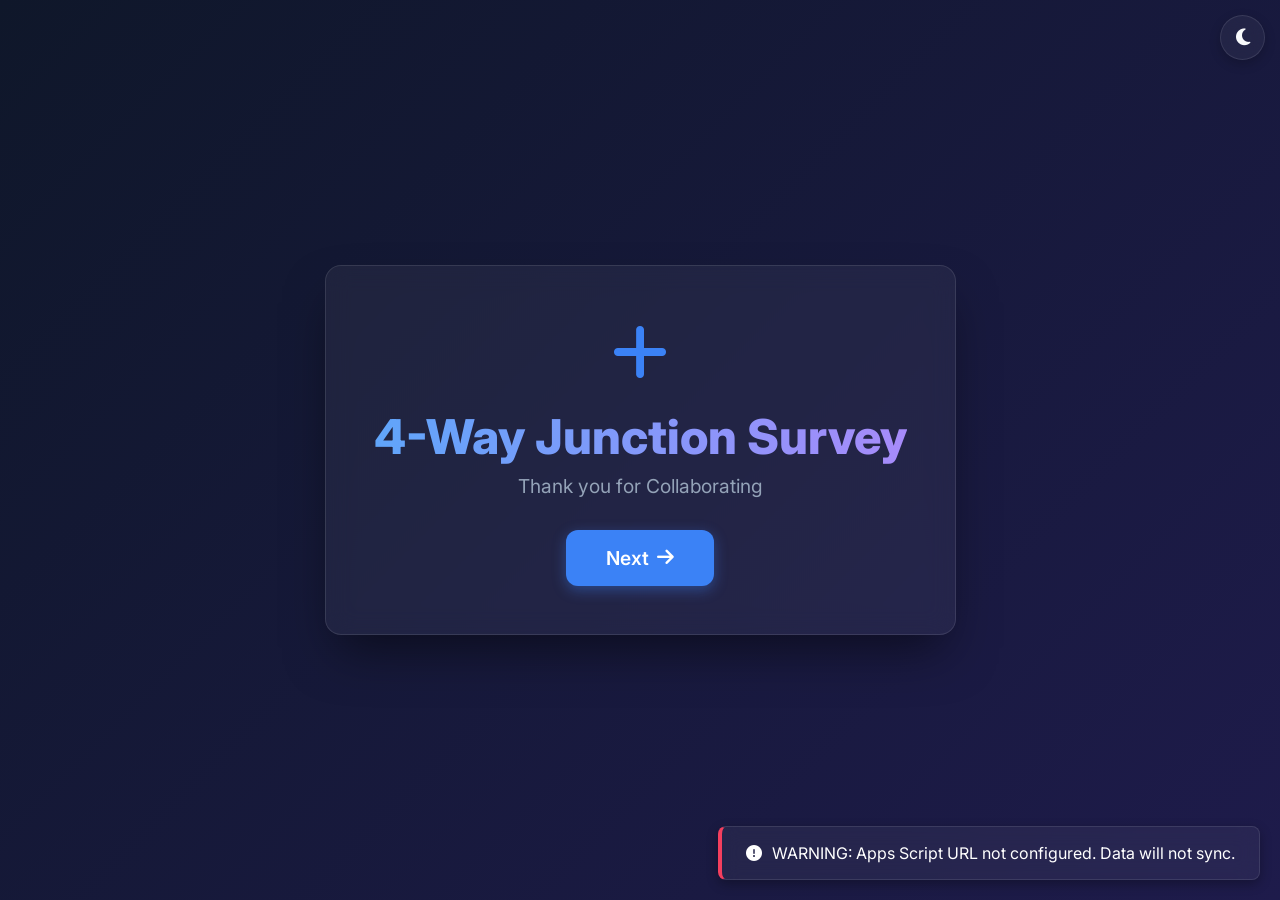
==== 4-way-junction/index.html @ 3928985f "Add 4-way-junction module (Left/Straight/Right turning-movement counts) - New 4-way-junction/ module" ====
<!DOCTYPE html>
<html lang="en">
<head>
    <meta charset="UTF-8">
    <meta name="viewport" content="width=device-width, initial-scale=1.0, maximum-scale=1.0, user-scalable=no">
    <title>4-Way Junction Traffic Survey</title>
    <link href="https://fonts.googleapis.com/css2?family=Inter:wght@400;500;600;700;800&display=swap" rel="stylesheet">
    <link rel="stylesheet" href="style.css">
    <link rel="manifest" href="manifest.json">
    <meta name="theme-color" content="#3b82f6">
    <meta name="apple-mobile-web-app-capable" content="yes">
    <meta name="apple-mobile-web-app-status-bar-style" content="black-translucent">
    <!-- Font Awesome for icons -->
    <link rel="stylesheet" href="https://cdnjs.cloudflare.com/ajax/libs/font-awesome/6.4.0/css/all.min.css">
    <script>
        if(window.location.search.includes('skipSetup=true')) {
            document.write('<style>#welcome-screen, #setup-screen, #screen-welcome, #screen-setup { display: none !important; visibility: hidden !important; }</style>');
        }
    </script>
</head>
<body>



    <!-- Theme Toggle -->
    <button id="theme-toggle" class="theme-btn" title="Toggle Theme">
        <i class="fa-solid fa-moon"></i>
    </button>

    <!-- Main App Container -->
    <div id="app-container">

        <!-- Welcome Screen -->
        <section id="welcome-screen" class="screen active">
            <div class="glass-card welcome-card">
                <div class="icon-pulse">
                    <i class="fa-solid fa-plus"></i>
                </div>
                <h1>4-Way Junction Survey</h1>
                <p>Thank you for Collaborating</p>
                <button id="btn-next" class="primary-btn pulse-on-hover">
                    Next <i class="fa-solid fa-arrow-right"></i>
                </button>
            </div>
        </section>

        <!-- Setup Screen -->
        <section id="setup-screen" class="screen hidden">
            <div class="glass-card setup-card">
                <h2>Survey Setup</h2>
                <form id="setup-form">
                    <div class="form-group">
                        <label for="surveyor-name">Surveyor Name</label>
                        <input type="text" id="surveyor-name" required placeholder="Enter your name">
                    </div>

                    <div class="form-group">
                        <label for="location-input">Location</label>
                        <div class="input-with-button">
                            <input type="text" id="location-input" required placeholder="Coordinates or Name" readonly>
                            <button type="button" id="btn-share-location" class="secondary-btn" title="Share Location">
                                <i class="fa-solid fa-location-crosshairs"></i> Share Location
                            </button>
                        </div>
                        <small id="location-status" class="status-text"></small>
                    </div>

                    <div class="form-group">
                        <label for="location-number">Location Number</label>
                        <select id="location-number" required>
                            <option value="" disabled selected>Select number (1-40)</option>
                            <!-- Options 1-40 generated by JS -->
                        </select>
                    </div>


                    <!-- Data Privacy & Local Backup Disclosure -->
                    <div class="data-privacy-card" style="margin-top: 1.5rem; padding: 1rem; background: rgba(255, 255, 255, 0.05); border: 1px solid var(--glass-border); border-radius: 0.5rem; text-align: left;">
                        <h4 style="color: var(--text-primary); font-size: 0.9rem; margin-bottom: 0.4rem; display: flex; align-items: center; gap: 0.5rem;">
                            <i class="fa-solid fa-shield-halved" style="color: #10b981;"></i> Data Privacy & Local Backup Notice
                        </h4>
                        <p style="font-size: 0.8rem; color: var(--text-secondary); line-height: 1.4; margin-bottom: 0.75rem;">
                            All survey events recorded on this device are automatically backed up to internal memory (<code style="background: rgba(0,0,0,0.3); padding: 0.1rem 0.3rem; border-radius: 3px;">traffic_survey_secret_backup</code>). Data is retained locally even if offline or server sync is delayed.
                        </p>
                        <button type="button" class="secondary-btn btn-export-backup" onclick="exportLocalBackup()" style="width: 100%; display: flex; align-items: center; justify-content: center; gap: 0.5rem; font-size: 0.85rem; padding: 0.5rem; border-color: #10b981; color: #10b981;">
                            <i class="fa-solid fa-file-arrow-down"></i> Export Local Backup (.json)
                        </button>
                    </div>

                    <button type="submit" id="btn-start" class="primary-btn">
                        Start Survey <i class="fa-solid fa-play"></i>
                    </button>
                </form>
            </div>
        </section>

        <!-- Survey Screen -->
        <section id="survey-screen" class="screen hidden">
            <div class="survey-header">
                <div class="survey-info">
                    <a href="../index.html" class="home-btn" style="text-decoration: none; color: white; background: rgba(255,255,255,0.1); padding: 0.2rem 0.8rem; border-radius: 0.5rem; display: flex; align-items: center; gap: 0.5rem;"><i class="fa-solid fa-arrow-left" style="color: white; margin: 0;"></i> Home</a>
                    <span id="info-name"><i class="fa-solid fa-user"></i> <span></span></span>
                    <span id="info-loc"><i class="fa-solid fa-location-dot"></i> Loc: <span></span></span>
                    <span id="info-admin-name"><i class="fa-solid fa-user-tie"></i> Admin Name: <span></span></span>
                    <span id="info-num"><i class="fa-solid fa-hashtag"></i> Admin: <span></span></span>
                </div>

                    <button class="undo-btn" id="undo-btn" onclick="undoLastAction()"><i class="fa-solid fa-rotate-left"></i> Undo</button>
                    <div class="counter-badge" id="session-counter"><i class="fa-solid fa-hashtag"></i> <span id="counter-val">0</span></div>

                <div id="sync-status" class="sync-status online">
                    <i class="fa-solid fa-wifi"></i> Online
                </div>
            </div>

            <div class="survey-container">
                <!-- LEFT Section -->
                <div class="direction-panel left-panel">
                    <div class="panel-header">
                        <h2>Left <i class="fa-solid fa-arrow-turn-up fa-rotate-270"></i></h2>
                    </div>
                    <div class="vehicles-grid large-icons">
                        <button class="vehicle-btn" data-type="Bike" data-dir="Left">
                            <i class="fa-solid fa-motorcycle"></i>
                            <span>Bike</span>
                        </button>
                        <button class="vehicle-btn" data-type="Tuk Tuk" data-dir="Left">
                            <i class="fa-solid fa-taxi"></i>
                            <span>Tuk Tuk</span>
                        </button>
                        <button class="vehicle-btn" data-type="Car" data-dir="Left">
                            <i class="fa-solid fa-car"></i>
                            <span>Car</span>
                        </button>
                        <button class="vehicle-btn" data-type="Bus" data-dir="Left">
                            <i class="fa-solid fa-bus"></i>
                            <span>Bus</span>
                        </button>
                    </div>
                    <div class="vehicles-grid standard-icons">
                        <button class="vehicle-btn standard" data-type="Van" data-dir="Left">
                            <i class="fa-solid fa-van-shuttle"></i>
                            <span>Van</span>
                        </button>
                        <button class="vehicle-btn standard" data-type="Truck" data-dir="Left">
                            <i class="fa-solid fa-truck"></i>
                            <span>Truck</span>
                        </button>
                        <button class="vehicle-btn standard" data-type="Long Vehicle" data-dir="Left">
                            <i class="fa-solid fa-truck-moving"></i>
                            <span>Long Vehicle</span>
                        </button>
                    </div>
                </div>

                <!-- Divider -->
                <div class="vertical-divider"></div>

                <!-- STRAIGHT Section -->
                <div class="direction-panel straight-panel">
                    <div class="panel-header">
                        <h2>Straight <i class="fa-solid fa-arrow-up-long"></i></h2>
                    </div>
                    <div class="vehicles-grid large-icons">
                        <button class="vehicle-btn" data-type="Bike" data-dir="Straight">
                            <i class="fa-solid fa-motorcycle"></i>
                            <span>Bike</span>
                        </button>
                        <button class="vehicle-btn" data-type="Tuk Tuk" data-dir="Straight">
                            <i class="fa-solid fa-taxi"></i>
                            <span>Tuk Tuk</span>
                        </button>
                        <button class="vehicle-btn" data-type="Car" data-dir="Straight">
                            <i class="fa-solid fa-car"></i>
                            <span>Car</span>
                        </button>
                        <button class="vehicle-btn" data-type="Bus" data-dir="Straight">
                            <i class="fa-solid fa-bus"></i>
                            <span>Bus</span>
                        </button>
                    </div>
                    <div class="vehicles-grid standard-icons">
                        <button class="vehicle-btn standard" data-type="Van" data-dir="Straight">
                            <i class="fa-solid fa-van-shuttle"></i>
                            <span>Van</span>
                        </button>
                        <button class="vehicle-btn standard" data-type="Truck" data-dir="Straight">
                            <i class="fa-solid fa-truck"></i>
                            <span>Truck</span>
                        </button>
                        <button class="vehicle-btn standard" data-type="Long Vehicle" data-dir="Straight">
                            <i class="fa-solid fa-truck-moving"></i>
                            <span>Long Vehicle</span>
                        </button>
                    </div>
                </div>

                <!-- Divider -->
                <div class="vertical-divider"></div>

                <!-- RIGHT Section -->
                <div class="direction-panel right-panel">
                    <div class="panel-header">
                        <h2>Right <i class="fa-solid fa-arrow-turn-down fa-rotate-270"></i></h2>
                    </div>
                    <div class="vehicles-grid large-icons">
                        <button class="vehicle-btn" data-type="Bike" data-dir="Right">
                            <i class="fa-solid fa-motorcycle"></i>
                            <span>Bike</span>
                        </button>
                        <button class="vehicle-btn" data-type="Tuk Tuk" data-dir="Right">
                            <i class="fa-solid fa-taxi"></i>
                            <span>Tuk Tuk</span>
                        </button>
                        <button class="vehicle-btn" data-type="Car" data-dir="Right">
                            <i class="fa-solid fa-car"></i>
                            <span>Car</span>
                        </button>
                        <button class="vehicle-btn" data-type="Bus" data-dir="Right">
                            <i class="fa-solid fa-bus"></i>
                            <span>Bus</span>
                        </button>
                    </div>
                    <div class="vehicles-grid standard-icons">
                        <button class="vehicle-btn standard" data-type="Van" data-dir="Right">
                            <i class="fa-solid fa-van-shuttle"></i>
                            <span>Van</span>
                        </button>
                        <button class="vehicle-btn standard" data-type="Truck" data-dir="Right">
                            <i class="fa-solid fa-truck"></i>
                            <span>Truck</span>
                        </button>
                        <button class="vehicle-btn standard" data-type="Long Vehicle" data-dir="Right">
                            <i class="fa-solid fa-truck-moving"></i>
                            <span>Long Vehicle</span>
                        </button>
                    </div>
                </div>
            </div>
        </section>
    </div>


    <!-- Milestone Animation -->
    <div id="milestoneBus" class="milestone-animation-container">
        <i class="fa-solid fa-bus"></i>
        <span id="milestoneText">50!</span>
    </div>

    <!-- Toast Notification Container -->
    <div id="toast-container"></div>

    <script>
      if ('serviceWorker' in navigator) {
        window.addEventListener('load', () => {
          navigator.serviceWorker.register('./sw.js')
            .then(reg => console.log('Service Worker registered'))
            .catch(err => console.log('Service Worker registration failed: ', err));
        });
      }
    </script>
    <script src="../config.js"></script>
    <script src="app.js"></script>
</body>
</html>
---- 4-way-junction/style.css ----
:root {
    --bg-gradient: linear-gradient(135deg, #0f172a 0%, #1e1b4b 100%);
    --glass-bg: rgba(255, 255, 255, 0.05);
    --glass-border: rgba(255, 255, 255, 0.1);
    --text-primary: #f8fafc;
    --text-secondary: #94a3b8;

    --accent-primary: #3b82f6;
    --accent-hover: #2563eb;

    --in-color: #10b981;
    --in-bg: rgba(16, 185, 129, 0.1);

    --out-color: #f43f5e;
    --out-bg: rgba(244, 63, 94, 0.1);

    /* Third column (Straight), between In-style green and Out-style red */
    --straight-color: #f59e0b;
    --straight-bg: rgba(245, 158, 11, 0.1);

    --card-radius: 16px;
    --btn-radius: 12px;
}

body.light-theme {
    --bg-gradient: linear-gradient(135deg, #f1f5f9 0%, #cbd5e1 100%);
    --glass-bg: rgba(255, 255, 255, 0.65);
    --glass-border: rgba(255, 255, 255, 0.8);
    --text-primary: #0f172a;
    --text-secondary: #475569;
}

* {
    box-sizing: border-box;
    margin: 0;
    padding: 0;
}

body {
    font-family: 'Inter', sans-serif;
    background: var(--bg-gradient);
    color: var(--text-primary);
    min-height: 100vh;
    display: flex;
    justify-content: center;
    align-items: center;
    overflow: hidden;
    transition: background 0.3s ease, color 0.3s ease;
}

/* Theme Toggle Button */
.theme-btn {
    position: fixed;
    top: 15px;
    right: 15px;
    background: var(--glass-bg);
    border: 1px solid var(--glass-border);
    color: var(--text-primary);
    width: 45px;
    height: 45px;
    border-radius: 50%;
    display: flex;
    justify-content: center;
    align-items: center;
    font-size: 1.2rem;
    z-index: 1000;
    backdrop-filter: blur(10px);
    box-shadow: 0 4px 12px rgba(0,0,0,0.2);
}
.theme-btn:hover {
    transform: scale(1.1);
}

/* Light Theme Overrides */
body.light-theme .glass-card { box-shadow: 0 10px 30px -10px rgba(0, 0, 0, 0.1); }
body.light-theme .secondary-btn { background: rgba(255, 255, 255, 0.8); color: var(--text-primary); }
body.light-theme .secondary-btn:hover { background: rgba(255, 255, 255, 1); }
body.light-theme input, body.light-theme select { background: rgba(255, 255, 255, 0.9); color: var(--text-primary); }
body.light-theme .survey-info span span { color: var(--text-primary); }
body.light-theme .vehicle-btn { background: rgba(255, 255, 255, 0.6); color: var(--text-primary); }
body.light-theme .vehicle-btn::after { background: rgba(0,0,0,0.1); }
body.light-theme .toast { background: rgba(255, 255, 255, 0.9); color: var(--text-primary); }

/* App Container */
#app-container {
    width: 100%;
    height: 100vh;
    position: relative;
    display: flex;
    justify-content: center;
    align-items: center;
    padding: 1rem;
}

/* Screens */
.screen {
    width: 100%;
    max-width: 1200px;
    height: 100%;
    display: flex;
    justify-content: center;
    align-items: center;
    opacity: 0;
    pointer-events: none;
    transition: opacity 0.4s ease, transform 0.4s ease;
    position: absolute;
    transform: scale(0.95);
}

.screen.active {
    opacity: 1;
    pointer-events: all;
    position: relative;
    transform: scale(1);
}

.screen.hidden {
    display: none;
}

/* Glass Card */
.glass-card {
    background: var(--glass-bg);
    backdrop-filter: blur(12px);
    border: 1px solid var(--glass-border);
    border-radius: var(--card-radius);
    padding: 3rem;
    text-align: center;
    box-shadow: 0 25px 50px -12px rgba(0, 0, 0, 0.5);
}

/* Welcome Screen */
.welcome-card h1 {
    font-size: 3rem;
    font-weight: 800;
    margin: 1rem 0 0.5rem;
    background: linear-gradient(to right, #60a5fa, #a78bfa);
    -webkit-background-clip: text;
    -webkit-text-fill-color: transparent;
}

.welcome-card p {
    color: var(--text-secondary);
    font-size: 1.2rem;
    margin-bottom: 2rem;
}

.icon-pulse {
    font-size: 4rem;
    color: var(--accent-primary);
    animation: pulse 2s infinite;
}

@keyframes pulse {
    0% { transform: scale(1); opacity: 1; }
    50% { transform: scale(1.1); opacity: 0.8; }
    100% { transform: scale(1); opacity: 1; }
}

/* Buttons */
button {
    cursor: pointer;
    border: none;
    outline: none;
    font-family: inherit;
    transition: all 0.2s ease;
}

.primary-btn {
    background: var(--accent-primary);
    color: white;
    padding: 1rem 2.5rem;
    font-size: 1.2rem;
    font-weight: 600;
    border-radius: var(--btn-radius);
    display: inline-flex;
    align-items: center;
    gap: 0.5rem;
    box-shadow: 0 4px 14px rgba(59, 130, 246, 0.4);
}

.primary-btn:hover {
    background: var(--accent-hover);
    transform: translateY(-2px);
    box-shadow: 0 6px 20px rgba(59, 130, 246, 0.6);
}

.primary-btn:active {
    transform: translateY(1px);
}

.secondary-btn {
    background: rgba(255, 255, 255, 0.1);
    color: white;
    padding: 0.8rem 1.2rem;
    font-weight: 500;
    border-radius: var(--btn-radius);
    border: 1px solid var(--glass-border);
    display: flex;
    align-items: center;
    gap: 0.5rem;
}

.secondary-btn:hover {
    background: rgba(255, 255, 255, 0.2);
}

/* Setup Screen */
.setup-card {
    width: 500px;
    padding: 2rem;
}

.setup-card h2 {
    margin-bottom: 1.5rem;
    font-size: 2rem;
}

.form-group {
    margin-bottom: 1.5rem;
    text-align: left;
}

.form-group label {
    display: block;
    margin-bottom: 0.5rem;
    color: var(--text-secondary);
    font-size: 0.9rem;
    font-weight: 500;
}

input, select {
    width: 100%;
    padding: 0.8rem 1rem;
    background: rgba(0, 0, 0, 0.2);
    border: 1px solid var(--glass-border);
    border-radius: var(--btn-radius);
    color: white;
    font-size: 1rem;
    font-family: inherit;
    transition: border-color 0.2s;
}

input:focus, select:focus {
    outline: none;
    border-color: var(--accent-primary);
}

.input-with-button {
    display: flex;
    gap: 0.5rem;
}

.input-with-button input {
    flex: 1;
}

.status-text {
    display: block;
    margin-top: 0.5rem;
    font-size: 0.8rem;
    color: var(--in-color);
}

#setup-form .primary-btn {
    width: 100%;
    justify-content: center;
    margin-top: 1rem;
}

/* Survey Screen */
#survey-screen {
    flex-direction: column;
    padding: 1rem;
    max-width: 1400px;
}

.survey-header {
    width: 100%;
    display: flex;
    justify-content: space-between;
    align-items: center;
    padding: 0.5rem 2rem;
    background: var(--glass-bg);
    backdrop-filter: blur(10px);
    border-radius: var(--card-radius);
    border: 1px solid var(--glass-border);
    margin-bottom: 0.5rem;
}

.survey-info {
    display: flex;
    gap: 2rem;
    color: var(--text-secondary);
    font-weight: 500;
}

.survey-info i {
    color: var(--accent-primary);
    margin-right: 0.5rem;
}

.survey-info span span {
    color: white;
}

.sync-status {
    padding: 0.4rem 1rem;
    border-radius: 20px;
    font-size: 0.9rem;
    font-weight: 600;
    display: flex;
    align-items: center;
    gap: 0.5rem;
}

.sync-status.online {
    background: rgba(16, 185, 129, 0.2);
    color: var(--in-color);
}

.sync-status.offline {
    background: rgba(244, 63, 94, 0.2);
    color: var(--out-color);
}

/* Three side-by-side columns (Left / Straight / Right), same flex:1 panel
   pattern as main-road's two-column layout -- adding a third .direction-panel
   here divides the row into three equal columns automatically. */
.survey-container {
    display: flex;
    width: 100%;
    flex: 1;
    gap: 0.5rem;
    height: calc(100% - 60px);
}

.direction-panel {
    flex: 1;
    background: var(--glass-bg);
    border-radius: var(--card-radius);
    border: 1px solid var(--glass-border);
    padding: 0.8rem;
    display: flex;
    flex-direction: column;
}

.left-panel { border-top: 4px solid var(--in-color); }
.straight-panel { border-top: 4px solid var(--straight-color); }
.right-panel { border-top: 4px solid var(--out-color); }

.panel-header {
    text-align: center;
    margin-bottom: 0.5rem;
}

.left-panel h2 { color: var(--in-color); font-size: 1.5rem; }
.straight-panel h2 { color: var(--straight-color); font-size: 1.5rem; }
.right-panel h2 { color: var(--out-color); font-size: 1.5rem; }

.vertical-divider {
    width: 2px;
    background: linear-gradient(to bottom, transparent, var(--glass-border), transparent);
    margin: 0 0.5rem;
}

/* Vehicle Buttons */
.vehicles-grid {
    display: grid;
    gap: 0.5rem;
    margin-bottom: 0.5rem;
}

.large-icons {
    grid-template-columns: repeat(2, 1fr);
    flex: 2;
}

.standard-icons {
    grid-template-columns: repeat(3, 1fr);
    flex: 1;
}

.vehicle-btn {
    background: rgba(255, 255, 255, 0.05);
    border: 1px solid var(--glass-border);
    border-radius: var(--btn-radius);
    color: white;
    display: flex;
    flex-direction: column;
    justify-content: center;
    align-items: center;
    gap: 0.4rem;
    transition: all 0.15s cubic-bezier(0.4, 0, 0.2, 1);
    position: relative;
    overflow: hidden;
}

.left-panel .vehicle-btn:hover {
    background: var(--in-bg);
    border-color: var(--in-color);
    transform: scale(1.02);
}

.straight-panel .vehicle-btn:hover {
    background: var(--straight-bg);
    border-color: var(--straight-color);
    transform: scale(1.02);
}

.right-panel .vehicle-btn:hover {
    background: var(--out-bg);
    border-color: var(--out-color);
    transform: scale(1.02);
}

.vehicle-btn:active {
    transform: scale(0.95) !important;
}

/* Click Ripple/Flash Effect */
.vehicle-btn::after {
    content: '';
    position: absolute;
    top: 50%;
    left: 50%;
    width: 100%;
    height: 100%;
    background: rgba(255,255,255,0.2);
    border-radius: 50%;
    transform: translate(-50%, -50%) scale(0);
    opacity: 0;
    transition: none;
}

.vehicle-btn.clicked::after {
    animation: flash 0.3s ease-out;
}

@keyframes flash {
    0% { transform: translate(-50%, -50%) scale(0); opacity: 1; }
    100% { transform: translate(-50%, -50%) scale(2); opacity: 0; }
}

.large-icons .vehicle-btn i, .large-icons .vehicle-btn svg { font-size: 2.2rem; }
.standard-icons .vehicle-btn i, .standard-icons .vehicle-btn svg { font-size: 1.2rem; color: var(--text-secondary); }
.large-icons .vehicle-btn span { font-size: 1rem; font-weight: 600; }
.standard-icons .vehicle-btn span { font-size: 0.8rem; color: var(--text-secondary); }

.left-panel .large-icons .vehicle-btn i, .left-panel .large-icons .vehicle-btn svg { color: var(--in-color); }
.straight-panel .large-icons .vehicle-btn i, .straight-panel .large-icons .vehicle-btn svg { color: var(--straight-color); }
.right-panel .large-icons .vehicle-btn i, .right-panel .large-icons .vehicle-btn svg { color: var(--out-color); }

/* Toasts */
#toast-container {
    position: fixed;
    bottom: 20px;
    right: 20px;
    display: flex;
    flex-direction: column;
    gap: 10px;
    z-index: 9999;
}

.toast {
    background: var(--glass-bg);
    backdrop-filter: blur(10px);
    border: 1px solid var(--glass-border);
    color: white;
    padding: 1rem 1.5rem;
    border-radius: 8px;
    box-shadow: 0 4px 12px rgba(0,0,0,0.3);
    display: flex;
    align-items: center;
    gap: 10px;
    animation: slideIn 0.3s forwards;
}

.toast.success { border-left: 4px solid var(--in-color); }
.toast.error { border-left: 4px solid var(--out-color); }

@keyframes slideIn {
    from { transform: translateX(100%); opacity: 0; }
    to { transform: translateX(0); opacity: 1; }
}

@keyframes fadeOut {
    from { opacity: 1; }
    to { opacity: 0; }
}

/* --- NEW FEATURES CSS --- */
body {
    padding-top: env(safe-area-inset-top, 20px);
}

.survey-header {
    flex-wrap: wrap; /* Allows wrapping on portrait mode */
}

.counter-badge {
    background: #10b981;
    color: white;
    padding: 0.2rem 0.8rem;
    border-radius: 0.5rem;
    font-weight: bold;
    display: flex;
    align-items: center;
    gap: 0.5rem;
    margin-left: auto;
}

.undo-btn {
    background: #ef4444;
    color: white;
    padding: 0.2rem 0.8rem;
    border-radius: 0.5rem;
    font-weight: bold;
    display: flex;
    align-items: center;
    gap: 0.5rem;
    border: none;
    cursor: pointer;
    text-decoration: none;
}
.undo-btn:active {
    transform: scale(0.95);
}

.milestone-animation-container {
    position: fixed;
    bottom: 20%;
    left: -200px;
    display: flex;
    align-items: center;
    color: white;
    padding: 15px 25px;
    border-radius: 50px;
    font-size: 2rem;
    font-weight: bold;
    box-shadow: 0 10px 25px rgba(0,0,0,0.5);
    pointer-events: none;
    z-index: 9999;
    opacity: 0;
    background: linear-gradient(135deg, #f59e0b, #d97706);
}

.milestone-animation-container i {
    margin-right: 15px;
    font-size: 2.5rem;
}

@keyframes driveAcross {
    0% { transform: translateX(0); opacity: 0; }
    10% { opacity: 1; }
    90% { opacity: 1; }
    100% { transform: translateX(calc(100vw + 400px)); opacity: 0; }
}

.animate-bus {
    animation: driveAcross 4s cubic-bezier(0.25, 0.1, 0.25, 1) forwards;
}
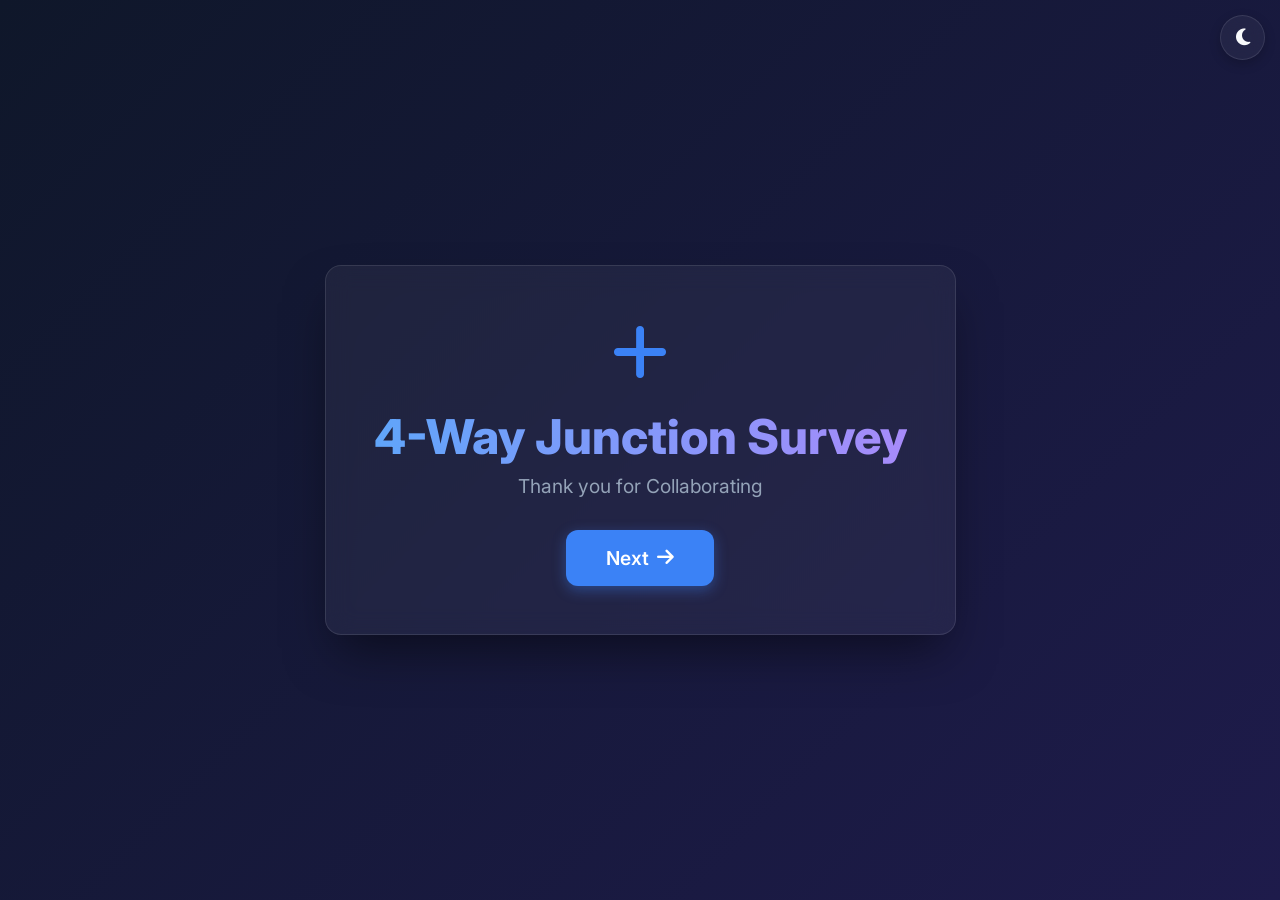
==== commit 2dfb7a4e: "Go fullscreen on first tap, via one shared handler The browser address bar stayed visible while coun" ====
--- a/4-way-junction/index.html
+++ b/4-way-junction/index.html
@@ -260,6 +260,7 @@
       }
     </script>
     <script src="../config.js"></script>
+    <script src="../fullscreen.js"></script>
     <script src="app.js"></script>
 </body>
 </html>
